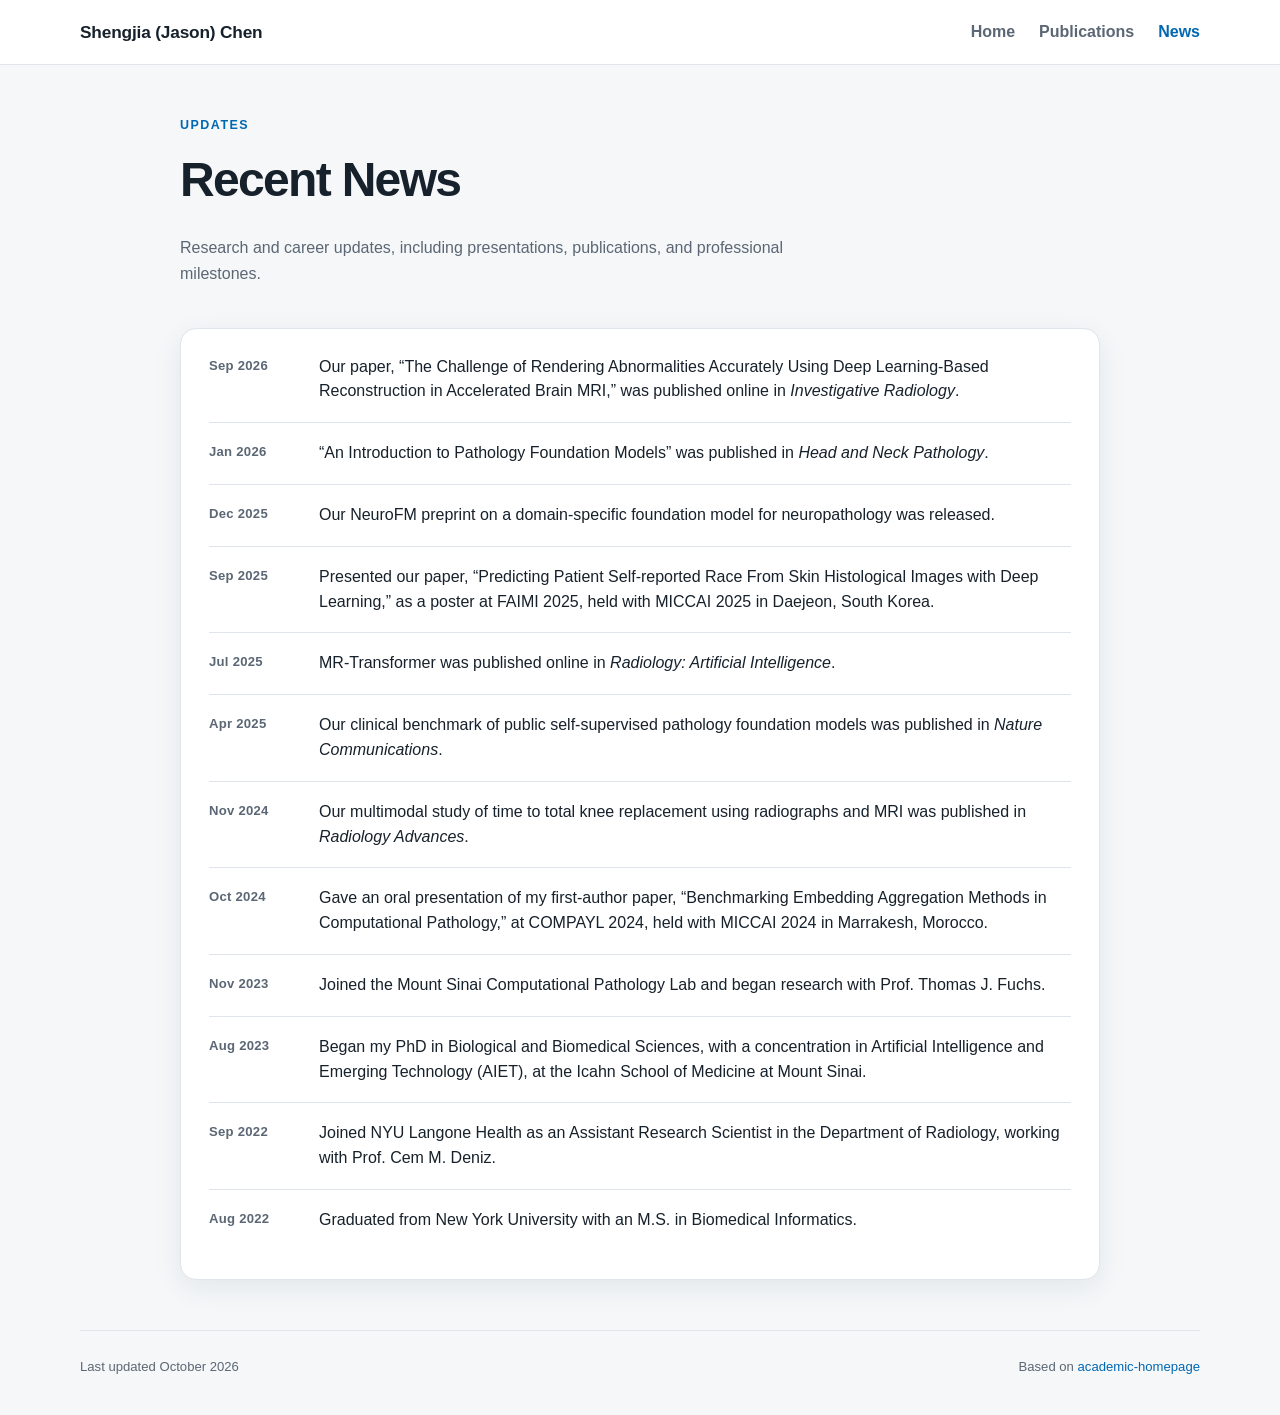
==== news.html @ cb9a8fa9 "Update academic profile, news, and publications" ====
<!doctype html>
<html lang="en">
<head>
  <meta charset="utf-8">
  <meta name="viewport" content="width=device-width, initial-scale=1">
  <title>Recent News · Shengjia (Jason) Chen</title>
  <meta name="description" content="Research and career updates from Shengjia Chen, including presentations, publications, and professional milestones.">
  <meta name="robots" content="index, follow">
  <link rel="canonical" href="https://gaskell-1206.github.io/news.html">
  <meta property="og:type" content="website">
  <meta property="og:title" content="Recent News · Shengjia (Jason) Chen">
  <meta property="og:description" content="Research and career updates from Shengjia Chen.">
  <meta property="og:url" content="https://gaskell-1206.github.io/news.html">
  <meta property="og:image" content="https://gaskell-1206.github.io/assets/images/headshot.jpg">
  <meta name="twitter:card" content="summary">
  <link rel="stylesheet" href="assets/css/site.css">
  <script type="application/ld+json">
  {
    "@context": "https://schema.org",
    "@type": "CollectionPage",
    "name": "Recent News · Shengjia (Jason) Chen",
    "url": "https://gaskell-1206.github.io/news.html",
    "description": "Research and career updates from Shengjia Chen, including presentations, publications, and professional milestones.",
    "author": {
      "@type": "Person",
      "name": "Shengjia Chen",
      "alternateName": "Jason Chen",
      "url": "https://gaskell-1206.github.io/"
    }
  }
  </script>
</head>
<body>
  <header class="site-header">
    <nav class="nav shell" aria-label="Primary navigation">
      <a class="brand" href="index.html">Shengjia (Jason) Chen</a>
      <div class="nav-links">
        <a href="index.html">Home</a>
        <a href="publications.html">Publications</a>
        <a aria-current="page" href="news.html">News</a>
      </div>
    </nav>
  </header>

  <main class="shell news-page">
    <header class="page-heading">
      <p class="eyebrow">Updates</p>
      <h1>Recent News</h1>
      <p>Research and career updates, including presentations, publications, and professional milestones.</p>
    </header>

    <section class="card news-feed" aria-label="News archive">
      <div class="news-list">
        <article class="news-item">
          <time datetime="2026-09-14">Sep 2026</time>
          <p>Our paper, <a href="https://doi.org/10.1097/RLI.0000000000001308" target="_blank" rel="noopener">“The Challenge of Rendering Abnormalities Accurately Using Deep Learning-Based Reconstruction in Accelerated Brain MRI,”</a> was published online in <em>Investigative Radiology</em>.</p>
        </article>
        <article class="news-item">
          <time datetime="2026-01">Jan 2026</time>
          <p><a href="https://doi.org/10.1007/s12105-025-01878-9" target="_blank" rel="noopener">“An Introduction to Pathology Foundation Models”</a> was published in <em>Head and Neck Pathology</em>.</p>
        </article>
        <article class="news-item">
          <time datetime="2025-12">Dec 2025</time>
          <p>Our <a href="https://arxiv.org/abs/2512.05993" target="_blank" rel="noopener">NeuroFM preprint</a> on a domain-specific foundation model for neuropathology was released.</p>
        </article>
        <article class="news-item">
          <time datetime="2025-09">Sep 2025</time>
          <p>Presented our paper, <a href="https://doi.org/10.1007/978-3-032-05870-6_11" target="_blank" rel="noopener">“Predicting Patient Self-reported Race From Skin Histological Images with Deep Learning,”</a> as a poster at FAIMI 2025, held with MICCAI 2025 in Daejeon, South Korea.</p>
        </article>
        <article class="news-item">
          <time datetime="2025-07">Jul 2025</time>
          <p><a href="https://doi.org/10.1148/ryai.240373" target="_blank" rel="noopener">MR-Transformer</a> was published online in <em>Radiology: Artificial Intelligence</em>.</p>
        </article>
        <article class="news-item">
          <time datetime="2025-04">Apr 2025</time>
          <p>Our <a href="https://doi.org/10.1038/s41467-025-58796-1" target="_blank" rel="noopener">clinical benchmark of public self-supervised pathology foundation models</a> was published in <em>Nature Communications</em>.</p>
        </article>
        <article class="news-item">
          <time datetime="2024-11">Nov 2024</time>
          <p>Our multimodal study of <a href="https://doi.org/10.1093/radadv/umae030" target="_blank" rel="noopener">time to total knee replacement using radiographs and MRI</a> was published in <em>Radiology Advances</em>.</p>
        </article>
        <article class="news-item">
          <time datetime="2024-10">Oct 2024</time>
          <p>Gave an oral presentation of my first-author paper, <a href="https://proceedings.mlr.press/v254/chen24a.html" target="_blank" rel="noopener">“Benchmarking Embedding Aggregation Methods in Computational Pathology,”</a> at COMPAYL 2024, held with MICCAI 2024 in Marrakesh, Morocco.</p>
        </article>
        <article class="news-item">
          <time datetime="2023-11">Nov 2023</time>
          <p>Joined the Mount Sinai Computational Pathology Lab and began research with Prof. Thomas J. Fuchs.</p>
        </article>
        <article class="news-item">
          <time datetime="2023-08">Aug 2023</time>
          <p>Began my PhD in Biological and Biomedical Sciences, with a concentration in Artificial Intelligence and Emerging Technology (AIET), at the Icahn School of Medicine at Mount Sinai.</p>
        </article>
        <article class="news-item">
          <time datetime="2022-09">Sep 2022</time>
          <p>Joined NYU Langone Health as an Assistant Research Scientist in the Department of Radiology, working with Prof. Cem M. Deniz.</p>
        </article>
        <article class="news-item">
          <time datetime="2022-08">Aug 2022</time>
          <p>Graduated from New York University with an M.S. in Biomedical Informatics.</p>
        </article>
      </div>
    </section>
  </main>

  <footer class="footer shell">
    <span>Last updated October 2026</span>
    <span>Based on <a href="https://github.com/luost26/academic-homepage" target="_blank" rel="noopener">academic-homepage</a></span>
  </footer>
</body>
</html>
---- assets/css/site.css ----
:root {
  color-scheme: light;
  --ink: #17212b;
  --muted: #5b6774;
  --blue: #0067b1;
  --blue-dark: #004b82;
  --line: #dfe5eb;
  --surface: #ffffff;
  --background: #f5f7f9;
  --shadow: 0 8px 28px rgba(30, 48, 70, 0.08);
}

* { box-sizing: border-box; }

html { scroll-behavior: smooth; }

body {
  margin: 0;
  color: var(--ink);
  background: var(--background);
  font-family: -apple-system, BlinkMacSystemFont, "Segoe UI", Helvetica, Arial, sans-serif;
  font-size: 16px;
  line-height: 1.65;
}

a { color: var(--blue); text-decoration: none; }
a:hover, a:focus-visible { color: var(--blue-dark); text-decoration: underline; }

.shell { width: min(1120px, calc(100% - 40px)); margin-inline: auto; }

.site-header {
  position: sticky;
  top: 0;
  z-index: 10;
  background: rgba(255, 255, 255, 0.94);
  border-bottom: 1px solid var(--line);
  backdrop-filter: blur(14px);
}

.nav { min-height: 64px; display: flex; align-items: center; justify-content: space-between; gap: 24px; }
.brand { color: var(--ink); font-size: 1.08rem; font-weight: 750; letter-spacing: -0.01em; }
.brand:hover { color: var(--ink); text-decoration: none; }
.nav-links { display: flex; gap: 24px; }
.nav-links a { color: var(--muted); font-weight: 600; }
.nav-links a[aria-current="page"] { color: var(--blue); }

.layout { display: grid; grid-template-columns: 280px minmax(0, 1fr); gap: 28px; padding-block: 44px; align-items: start; }

.profile-card, .card {
  background: var(--surface);
  border: 1px solid var(--line);
  border-radius: 16px;
  box-shadow: var(--shadow);
}

.profile-card { position: sticky; top: 92px; padding: 26px; text-align: center; }
.portrait { display: block; width: 100%; aspect-ratio: 1; object-fit: cover; border-radius: 12px; }
.profile-card h1 { margin: 20px 0 4px; font-size: 1.55rem; line-height: 1.2; }
.role { margin: 0 0 12px; color: var(--ink); font-weight: 600; line-height: 1.45; }
.affiliation { margin: 0 0 14px; color: var(--muted); font-size: 0.9rem; line-height: 1.45; }
.email { display: block; font-size: 0.82rem; overflow-wrap: anywhere; }
.profile-links { display: flex; flex-wrap: wrap; justify-content: center; gap: 10px; margin-top: 17px; }
.social-icon { display: inline-grid; place-items: center; width: 36px; height: 36px; border-radius: 50%; transition: transform 150ms ease, box-shadow 150ms ease; }
.social-icon img { display: block; width: 32px; height: 32px; object-fit: cover; border-radius: 50%; }
.social-icon-scholar img { border-radius: 7px; }
.social-icon:hover, .social-icon:focus-visible { text-decoration: none; transform: translateY(-1px); box-shadow: 0 4px 12px rgba(30, 48, 70, 0.18); }

.content { display: grid; gap: 24px; }
.card { padding: 28px; }
.card h2 { margin: 0 0 16px; font-size: 1.18rem; }
.intro p { margin: 0 0 12px; }
.intro p:last-child { margin-bottom: 0; }

.split-card { display: grid; grid-template-columns: 1fr 1fr; gap: 36px; }
.education-item { display: grid; grid-template-columns: 52px minmax(0, 1fr); gap: 12px; align-items: start; margin-bottom: 18px; }
.education-item:last-child { margin-bottom: 0; }
.education-item .timeline-item { margin-bottom: 0; }
.school-logo { display: grid; place-items: center; width: 52px; height: 52px; padding: 3px; overflow: hidden; background: #fff; border: 1px solid var(--line); border-radius: 10px; }
.school-logo img { display: block; width: 100%; height: 100%; object-fit: contain; }
.school-logo-mount-sinai img { transform: scale(1.85); }
.school-logo-wisconsin img { transform: scale(1.75); }
.experience-item { display: grid; grid-template-columns: 76px minmax(0, 1fr); gap: 12px; align-items: start; margin-bottom: 18px; }
.experience-item:last-child { margin-bottom: 0; }
.experience-item .timeline-item { margin-bottom: 0; }
.organization-logo { display: grid; place-items: center; width: 76px; height: 52px; padding: 4px; overflow: hidden; background: #fff; border: 1px solid var(--line); border-radius: 10px; }
.organization-logo img { display: block; width: 100%; height: 100%; object-fit: contain; }
.organization-logo-nyu-langone img { transform: translateX(-4%) scale(1.18); transform-origin: center; }
.timeline-item { margin-bottom: 18px; }
.timeline-item:last-child { margin-bottom: 0; }
.timeline-item h3 { margin: 0; font-size: 0.98rem; line-height: 1.4; }
.timeline-item p { margin: 2px 0; color: var(--muted); font-size: 0.92rem; line-height: 1.45; }
.timeline-item span { color: var(--muted); font-size: 0.83rem; }
.timeline-role + .timeline-role { margin-top: 9px; }

.section-heading { display: flex; justify-content: space-between; align-items: baseline; gap: 18px; border-bottom: 1px solid var(--line); margin-bottom: 4px; }
.section-heading a { font-size: 0.9rem; font-weight: 600; }
.template-note { margin: 14px 0 2px; color: var(--muted); font-size: 0.88rem; }
.news-list { display: grid; }
.news-item { display: grid; grid-template-columns: 92px minmax(0, 1fr); gap: 18px; padding: 15px 0; border-bottom: 1px solid var(--line); }
.news-item:last-child { border-bottom: 0; padding-bottom: 0; }
.news-item time { color: var(--muted); font-size: 0.82rem; font-weight: 700; letter-spacing: 0.02em; }
.news-item p { margin: 0; font-size: 1rem; line-height: 1.55; }
.news-item a { color: var(--ink); }
.news-item a:hover, .news-item a:focus-visible { color: var(--blue-dark); }
.publication { padding: 20px 0; border-bottom: 1px solid var(--line); }
.publication:last-child { border-bottom: 0; padding-bottom: 0; }
.publication h3 { margin: 2px 0 7px; font-size: 1.02rem; line-height: 1.45; }
.publication h3 a { color: var(--ink); }
.publication p { margin: 0; color: var(--muted); font-size: 0.9rem; line-height: 1.5; }
.publication .venue { margin-top: 3px; color: var(--blue-dark); font-weight: 600; }
.featured { display: grid; grid-template-columns: 112px minmax(0, 1fr); gap: 18px; align-items: center; }
.featured img { width: 112px; height: 76px; object-fit: contain; padding: 3px; background: #fff; border-radius: 8px; border: 1px solid var(--line); }
.year { color: var(--blue); font-size: 0.78rem; font-weight: 750; letter-spacing: 0.08em; }

.publications-page { max-width: 920px; padding-block: 50px; }
.page-heading { margin-bottom: 40px; }
.page-heading h1 { margin: 0; font-size: clamp(2rem, 5vw, 3rem); letter-spacing: -0.035em; }
.page-heading p:last-child { max-width: 680px; color: var(--muted); }
.eyebrow { margin: 0 0 4px; color: var(--blue); font-size: 0.78rem; font-weight: 800; letter-spacing: 0.12em; text-transform: uppercase; }
.year-heading { margin: 36px 0 12px; font-size: 1rem; color: var(--muted); }
.publication-list { padding: 4px 26px 24px; }

.news-page, .post-page { max-width: 920px; padding-block: 50px; }
.news-feed { padding: 8px 28px 28px; }
.news-feed .news-item { padding-block: 18px; }
.post-card { padding: clamp(24px, 5vw, 46px); }
.post-header { padding-bottom: 22px; border-bottom: 1px solid var(--line); }
.post-header h1 { margin: 5px 0 8px; font-size: clamp(1.9rem, 5vw, 2.8rem); line-height: 1.18; letter-spacing: -0.025em; }
.post-meta { margin: 0; color: var(--muted); font-size: 0.9rem; }
.post-body { max-width: 720px; padding-top: 18px; }
.post-body p { margin: 0 0 16px; }
.post-body p:last-child { margin-bottom: 0; }
.post-links { display: flex; flex-wrap: wrap; gap: 12px; margin-top: 24px; }
.post-links a { font-weight: 650; }
.back-link { display: inline-block; margin-bottom: 18px; font-size: 0.9rem; font-weight: 650; }

.footer { display: flex; justify-content: space-between; gap: 20px; padding-block: 25px 38px; border-top: 1px solid var(--line); color: var(--muted); font-size: 0.82rem; }

@media (max-width: 800px) {
  .layout { grid-template-columns: 1fr; padding-block: 28px; }
  .profile-card { position: static; display: grid; grid-template-columns: 110px 1fr; column-gap: 20px; text-align: left; }
  .portrait { grid-row: 1 / 7; }
  .profile-card h1 { margin-top: 0; }
  .profile-links { justify-content: flex-start; }
  .split-card { grid-template-columns: 1fr; }
}

@media (max-width: 540px) {
  .shell { width: min(100% - 24px, 1120px); }
  .nav { min-height: 58px; flex-direction: column; align-items: flex-start; gap: 5px; padding-block: 9px; }
  .nav-links { gap: 14px; }
  .layout { gap: 16px; }
  .profile-card { display: block; text-align: center; padding: 20px; }
  .portrait { width: 150px; margin-inline: auto; border-radius: 50%; }
  .profile-links { justify-content: center; }
  .card { padding: 22px; border-radius: 13px; }
  .featured { grid-template-columns: 1fr; }
  .featured img { width: 100%; height: 140px; }
  .section-heading { align-items: flex-start; }
  .news-item { grid-template-columns: 1fr; gap: 3px; }
  .news-feed { padding-inline: 22px; }
  .footer { flex-direction: column; }
}
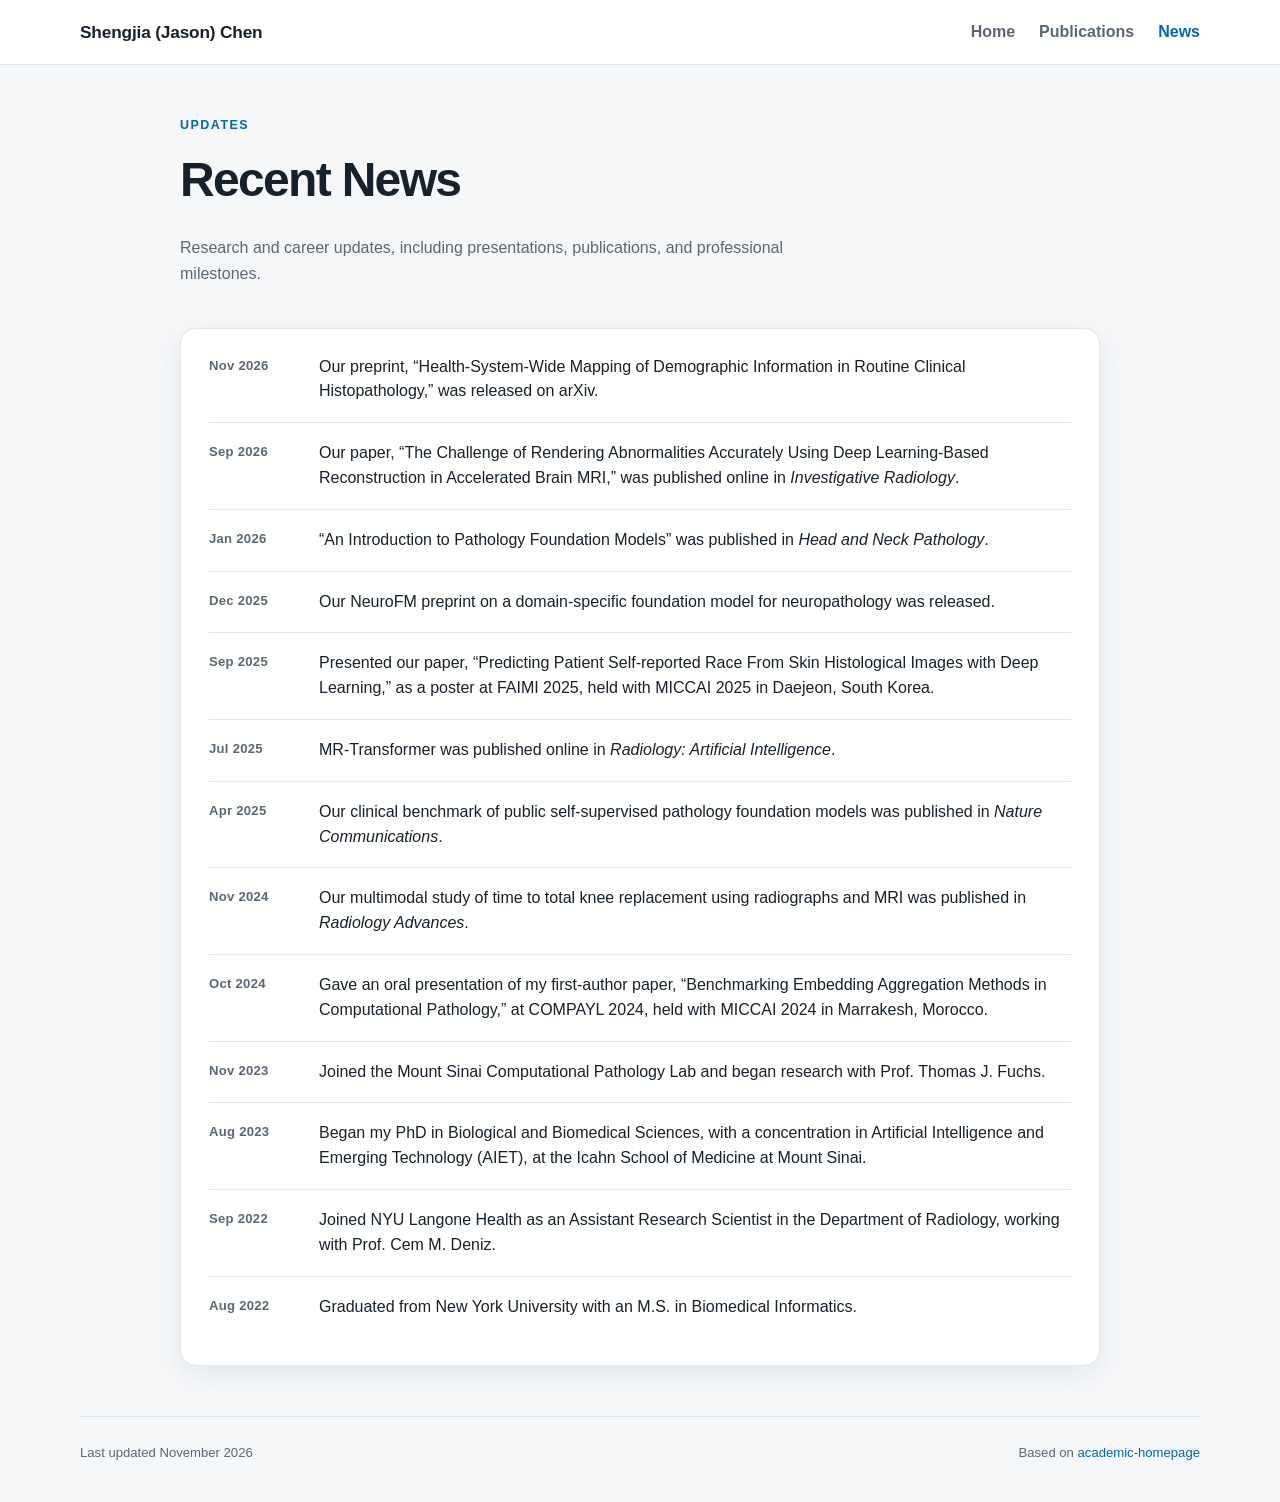
==== commit f86fd38d: "Add latest histopathology preprint" ====
--- a/news.html
+++ b/news.html
@@ -52,6 +52,10 @@
     <section class="card news-feed" aria-label="News archive">
       <div class="news-list">
         <article class="news-item">
+          <time datetime="2026-11-06">Nov 2026</time>
+          <p>Our preprint, <a href="https://arxiv.org/abs/2611.09851" target="_blank" rel="noopener">“Health-System-Wide Mapping of Demographic Information in Routine Clinical Histopathology,”</a> was released on arXiv.</p>
+        </article>
+        <article class="news-item">
           <time datetime="2026-09-14">Sep 2026</time>
           <p>Our paper, <a href="https://doi.org/10.1097/RLI.0000000000001308" target="_blank" rel="noopener">“The Challenge of Rendering Abnormalities Accurately Using Deep Learning-Based Reconstruction in Accelerated Brain MRI,”</a> was published online in <em>Investigative Radiology</em>.</p>
         </article>
@@ -104,7 +108,7 @@
   </main>
 
   <footer class="footer shell">
-    <span>Last updated October 2026</span>
+    <span>Last updated November 2026</span>
     <span>Based on <a href="https://github.com/luost26/academic-homepage" target="_blank" rel="noopener">academic-homepage</a></span>
   </footer>
 </body>
